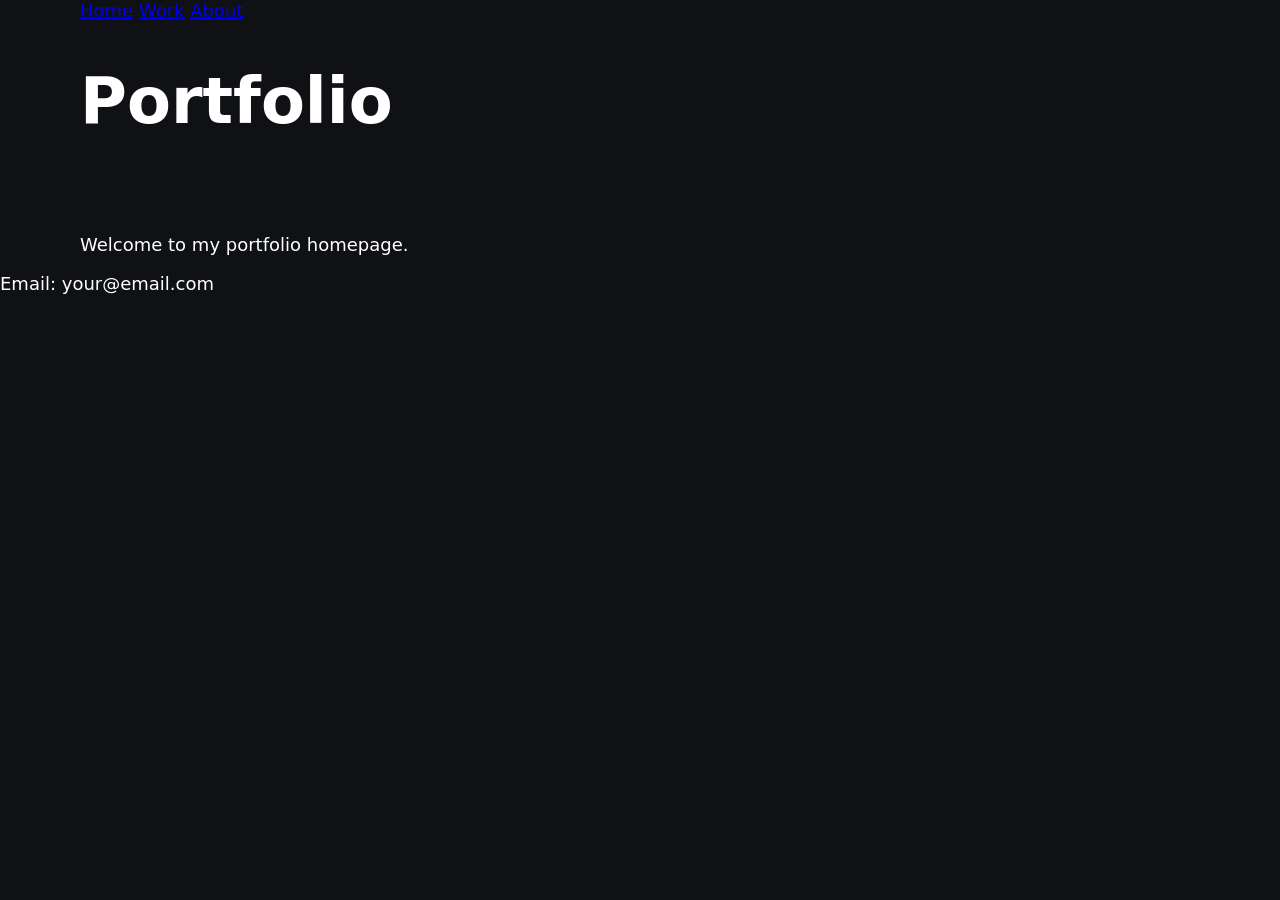
==== index.html @ 180c85bd "sprint 3" ====
<!DOCTYPE html>
<html>
<head>
  <meta charset="utf-8">
  <meta name="viewport" content="width=device-width, initial-scale=1">
  <title>Dhruvi Malusare Portfolio</title>
  <link rel="stylesheet" href="assets/css/styles.css">
</head>
<body>
  <nav class="container">
    <a href="index.html">Home</a>
    <a href="work.html">Work</a>
    <a href="about.html">About</a>
  </nav>
  <div class="container">
    <h1>Portfolio</h1>
    <p class="section">Welcome to my portfolio homepage.</p>
  </div>
  <footer>
    <p>Email: your@email.com</p>
  </footer>
</body>
</html>
---- assets/css/styles.css ----
/* Sprint 002: Design system foundation */
html, body {
  margin: 0;
  padding: 0;
  font-family: Inter, system-ui, sans-serif;
  background: #0F1115;
  color: #FFFFFF;
  font-size: 18px;
}

.container {
  max-width: 1200px;
  margin: 0 auto;
  padding: 0 80px;
}

h1 { font-size: 64px; }
h2 { font-size: 40px; }
h3 { font-size: 28px; }

.section {
  margin-top: 96px;
}
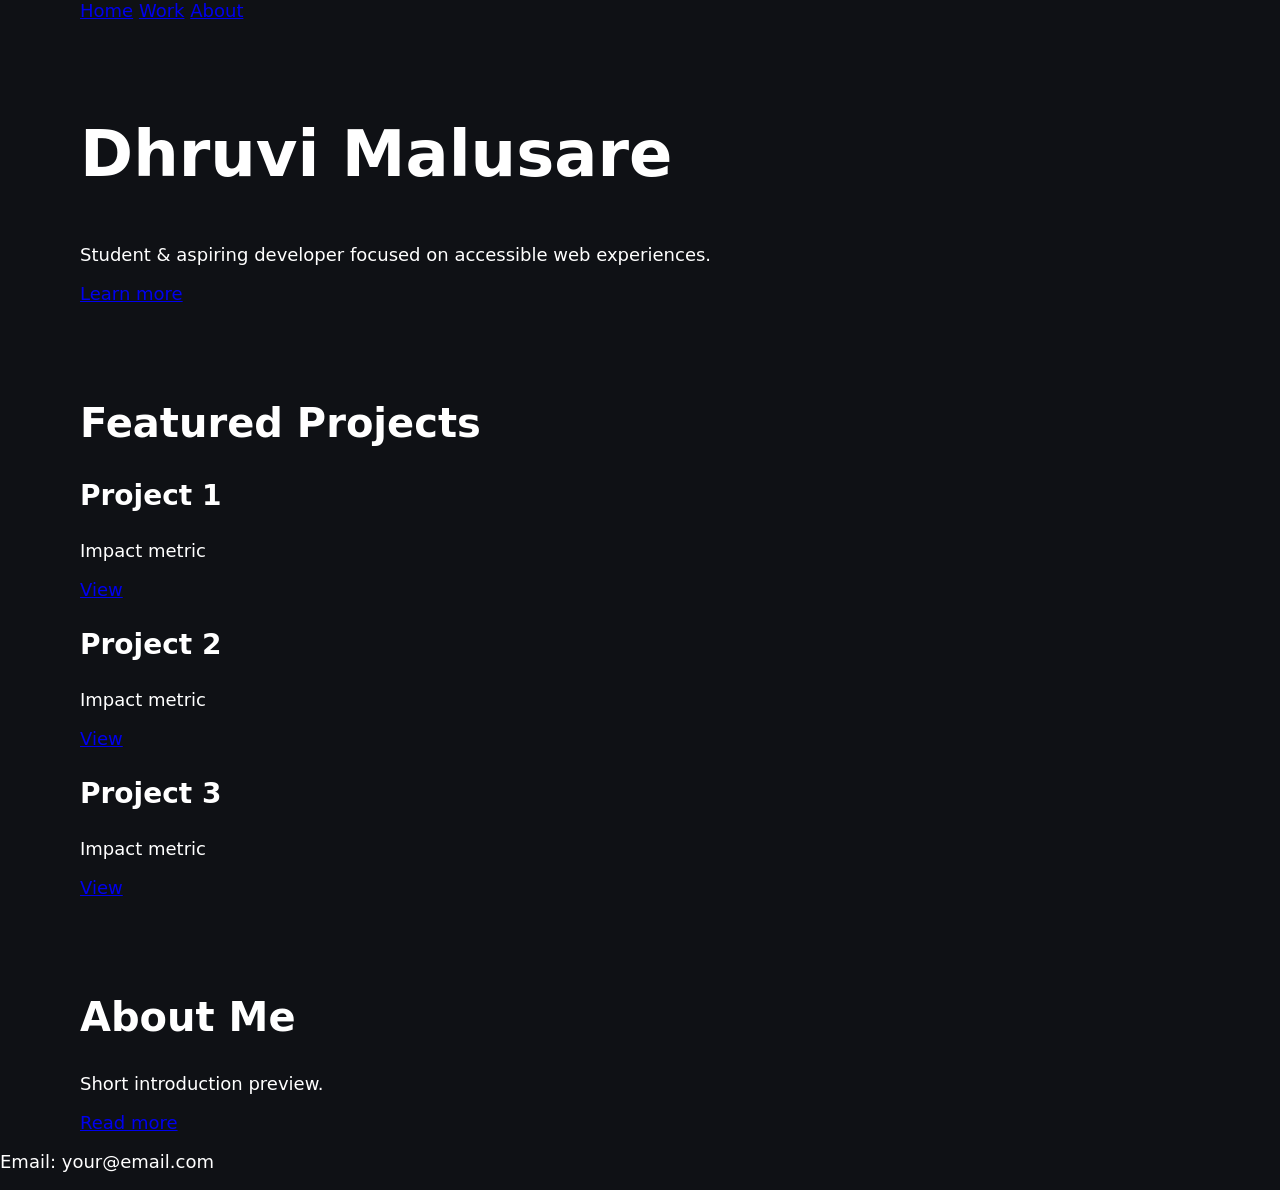
==== commit 7b6337ee: "sprint 4" ====
--- a/index.html
+++ b/index.html
@@ -13,8 +13,41 @@
     <a href="about.html">About</a>
   </nav>
   <div class="container">
-    <h1>Portfolio</h1>
-    <p class="section">Welcome to my portfolio homepage.</p>
+    <!-- Hero Section -->
+    <section class="hero section">
+      <h1>Dhruvi Malusare</h1>
+      <p>Student &amp; aspiring developer focused on accessible web experiences.</p>
+      <a href="about.html" class="button">Learn more</a>
+    </section>
+
+    <!-- Featured Projects -->
+    <section class="featured-projects section">
+      <h2>Featured Projects</h2>
+      <div class="projects">
+        <div class="project-card">
+          <h3>Project 1</h3>
+          <p>Impact metric</p>
+          <a href="#">View</a>
+        </div>
+        <div class="project-card">
+          <h3>Project 2</h3>
+          <p>Impact metric</p>
+          <a href="#">View</a>
+        </div>
+        <div class="project-card">
+          <h3>Project 3</h3>
+          <p>Impact metric</p>
+          <a href="#">View</a>
+        </div>
+      </div>
+    </section>
+
+    <!-- About Preview -->
+    <section class="about-preview section">
+      <h2>About Me</h2>
+      <p>Short introduction preview.</p>
+      <a href="about.html">Read more</a>
+    </section>
   </div>
   <footer>
     <p>Email: your@email.com</p>
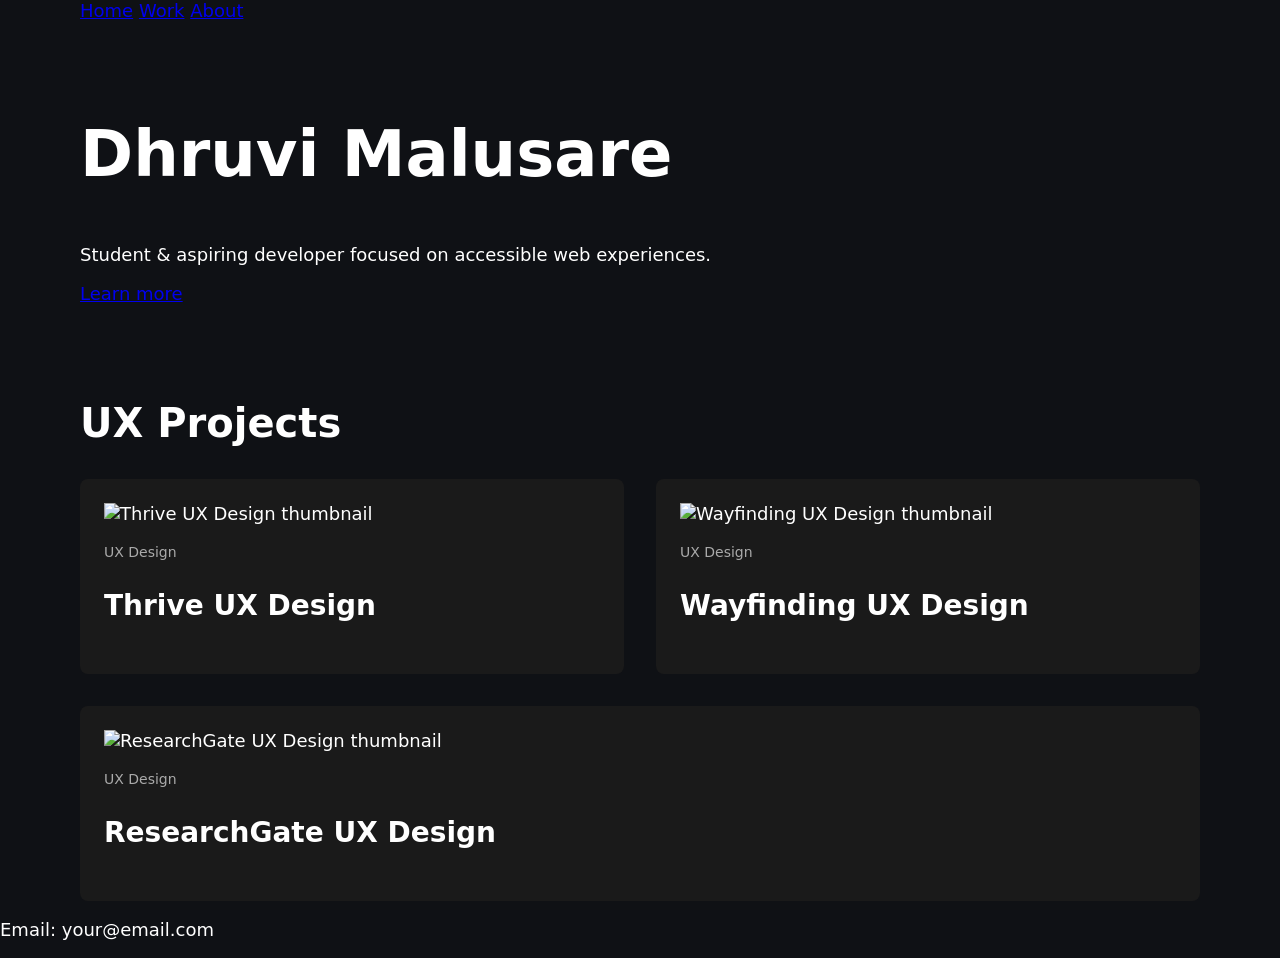
==== commit aaa0697f: "sprint 8" ====
--- a/index.html
+++ b/index.html
@@ -20,33 +20,26 @@
       <a href="about.html" class="button">Learn more</a>
     </section>
 
-    <!-- Featured Projects -->
-    <section class="featured-projects section">
-      <h2>Featured Projects</h2>
+    <!-- UX Projects (primary focus) -->
+    <section class="ux-projects section">
+      <h2>UX Projects</h2>
       <div class="projects">
-        <div class="project-card">
-          <h3>Project 1</h3>
-          <p>Impact metric</p>
-          <a href="#">View</a>
-        </div>
-        <div class="project-card">
-          <h3>Project 2</h3>
-          <p>Impact metric</p>
-          <a href="#">View</a>
-        </div>
-        <div class="project-card">
-          <h3>Project 3</h3>
-          <p>Impact metric</p>
-          <a href="#">View</a>
-        </div>
+        <a href="project-example.html" class="project-card">
+          <img src="https://via.placeholder.com/300x200" alt="Thrive UX Design thumbnail">
+          <span class="project-type">UX Design</span>
+          <h3>Thrive UX Design</h3>
+        </a>
+        <a href="project-example.html" class="project-card">
+          <img src="https://via.placeholder.com/300x200" alt="Wayfinding UX Design thumbnail">
+          <span class="project-type">UX Design</span>
+          <h3>Wayfinding UX Design</h3>
+        </a>
+        <a href="project-example.html" class="project-card">
+          <img src="https://via.placeholder.com/300x200" alt="ResearchGate UX Design thumbnail">
+          <span class="project-type">UX Design</span>
+          <h3>ResearchGate UX Design</h3>
+        </a>
       </div>
-    </section>
-
-    <!-- About Preview -->
-    <section class="about-preview section">
-      <h2>About Me</h2>
-      <p>Short introduction preview.</p>
-      <a href="about.html">Read more</a>
     </section>
   </div>
   <footer>
--- a/assets/css/styles.css
+++ b/assets/css/styles.css
@@ -21,3 +21,38 @@
 .section {
   margin-top: 96px;
 }
+
+/* project cards (Sprint 08) */
+.projects {
+  display: flex;
+  flex-wrap: wrap;
+  gap: 32px;
+}
+
+.project-card {
+  flex: 1 1 calc(33.333% - 32px);
+  padding: 24px;
+  background: #1a1a1a;
+  border-radius: 8px;
+  text-decoration: none;
+  color: inherit;
+}
+
+.project-card img {
+  max-width: 100%;
+  height: auto;
+  display: block;
+  margin-bottom: 16px;
+}
+
+.project-card .project-type {
+  font-size: 14px;
+  color: #aaa;
+  margin-bottom: 8px;
+}
+
+@media (max-width: 600px) {
+  .project-card {
+    flex: 1 1 100%;
+  }
+}
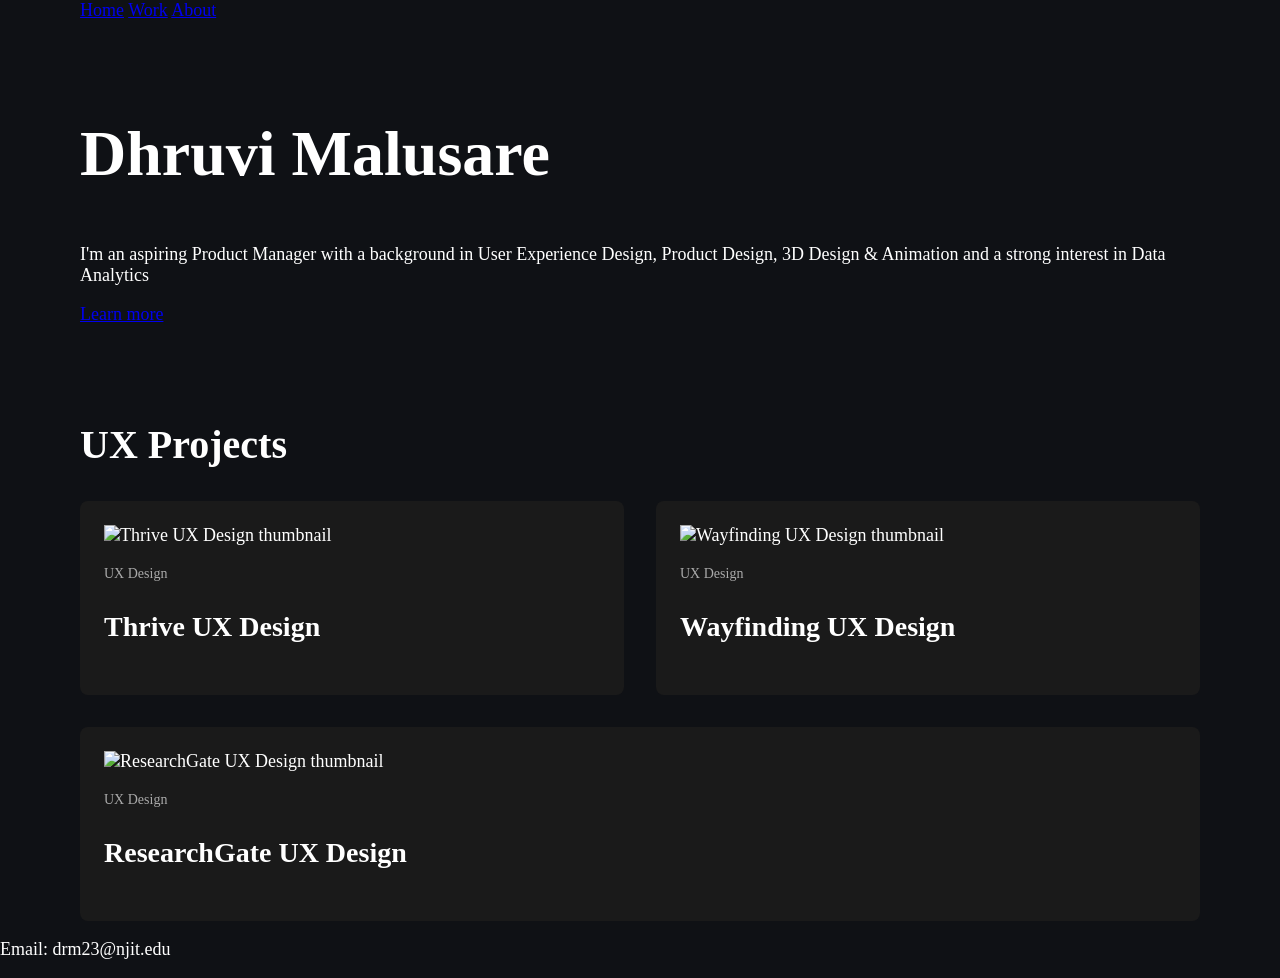
==== commit c8063613: "manual changes" ====
--- a/index.html
+++ b/index.html
@@ -16,7 +16,7 @@
     <!-- Hero Section -->
     <section class="hero section">
       <h1>Dhruvi Malusare</h1>
-      <p>Student &amp; aspiring developer focused on accessible web experiences.</p>
+      <p>I'm an aspiring Product Manager with a background in User Experience Design, Product Design, 3D Design & Animation and a strong interest in Data Analytics</p>
       <a href="about.html" class="button">Learn more</a>
     </section>
 
@@ -43,7 +43,7 @@
     </section>
   </div>
   <footer>
-    <p>Email: your@email.com</p>
+    <p>Email: drm23@njit.edu</p>
   </footer>
 </body>
 </html>
--- a/assets/css/styles.css
+++ b/assets/css/styles.css
@@ -2,7 +2,7 @@
 html, body {
   margin: 0;
   padding: 0;
-  font-family: Inter, system-ui, sans-serif;
+  font-family: "Playfair Display", Georgia, serif;
   background: #0F1115;
   color: #FFFFFF;
   font-size: 18px;
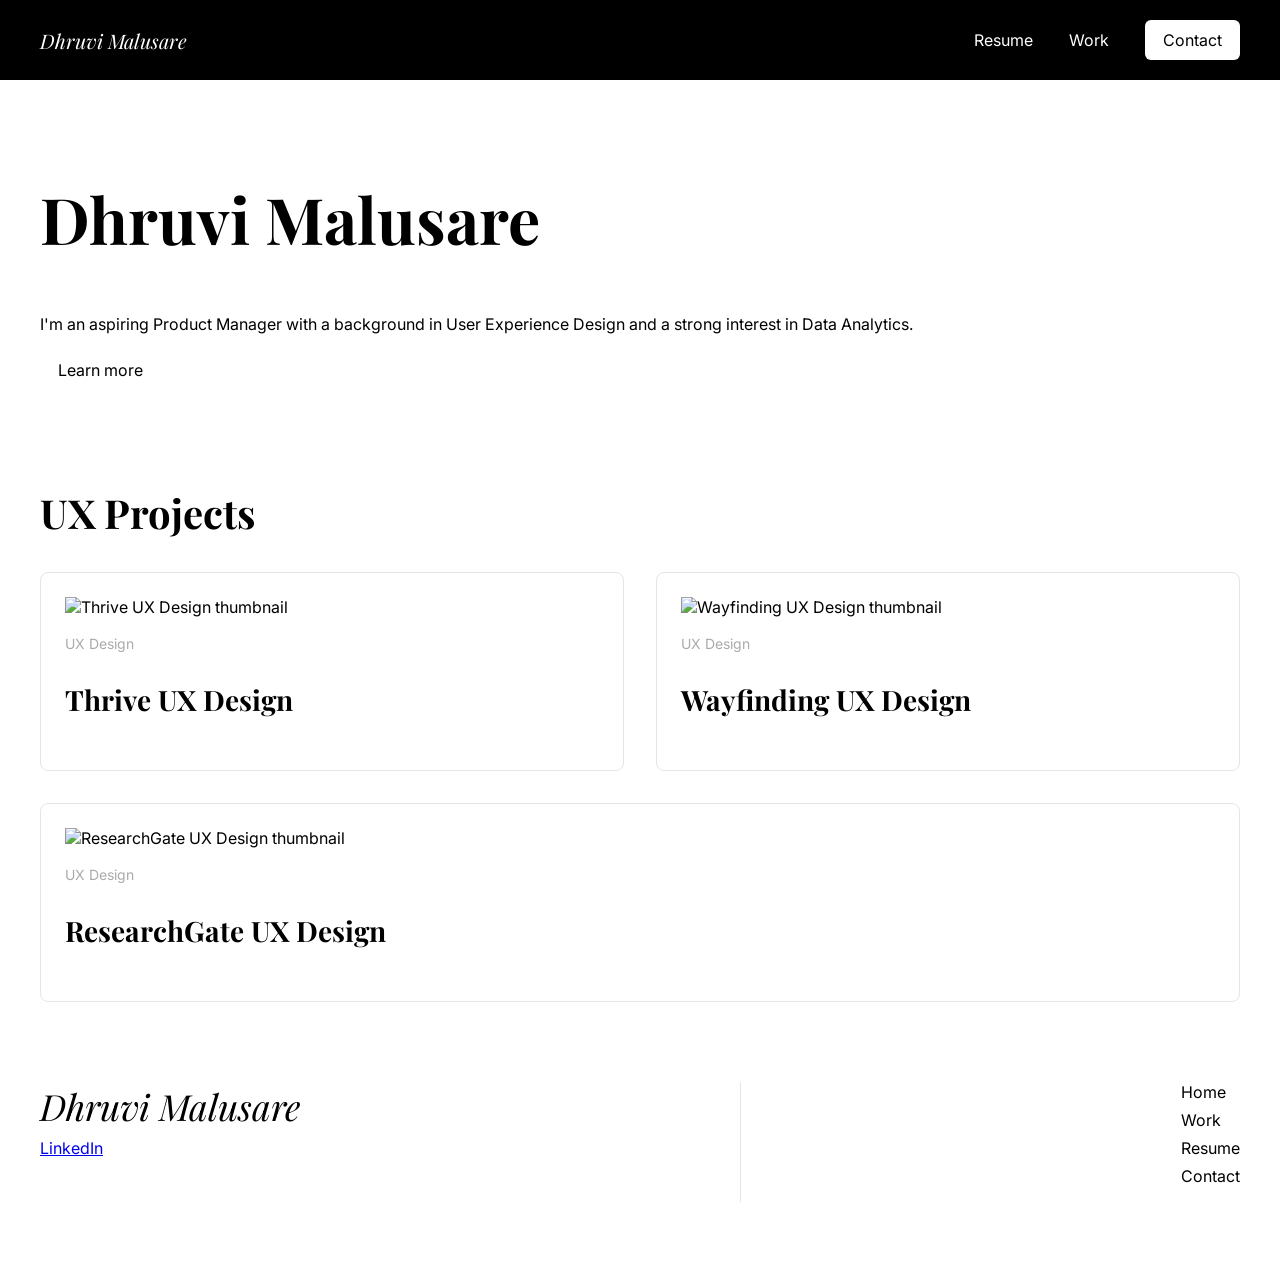
==== commit 90bc5986: "tring windsurf" ====
--- a/index.html
+++ b/index.html
@@ -4,19 +4,26 @@
   <meta charset="utf-8">
   <meta name="viewport" content="width=device-width, initial-scale=1">
   <title>Dhruvi Malusare Portfolio</title>
+  <!-- font import per design system -->
+  <link rel="stylesheet" href="https://fonts.googleapis.com/css2?family=Inter:wght@400;500;600&family=Playfair+Display:ital,wght@0,400;0,500;1,400&display=swap">
   <link rel="stylesheet" href="assets/css/styles.css">
 </head>
 <body>
-  <nav class="container">
-    <a href="index.html">Home</a>
-    <a href="work.html">Work</a>
-    <a href="about.html">About</a>
-  </nav>
+  <header class="header">
+    <div class="container">
+      <a href="index.html" class="logo">Dhruvi Malusare</a>
+      <nav>
+        <a href="#" target="_blank">Resume</a>
+        <a href="work.html">Work</a>
+        <a href="mailto:drm23@njit.edu" class="contact-button">Contact</a>
+      </nav>
+    </div>
+  </header>
   <div class="container">
     <!-- Hero Section -->
     <section class="hero section">
       <h1>Dhruvi Malusare</h1>
-      <p>I'm an aspiring Product Manager with a background in User Experience Design, Product Design, 3D Design & Animation and a strong interest in Data Analytics</p>
+      <p>I'm an aspiring Product Manager with a background in User Experience Design and a strong interest in Data Analytics.</p>
       <a href="about.html" class="button">Learn more</a>
     </section>
 
@@ -42,8 +49,20 @@
       </div>
     </section>
   </div>
-  <footer>
-    <p>Email: drm23@njit.edu</p>
+  <footer class="footer">
+    <div class="container">
+      <div class="left">
+        <a href="index.html" class="logo">Dhruvi Malusare</a>
+        <a href="#" class="social">LinkedIn</a>
+      </div>
+      <div class="divider"></div>
+      <div class="right">
+        <a href="index.html">Home</a>
+        <a href="work.html">Work</a>
+        <a href="#" target="_blank">Resume</a>
+        <a href="mailto:drm23@njit.edu">Contact</a>
+      </div>
+    </div>
   </footer>
 </body>
 </html>
--- a/assets/css/styles.css
+++ b/assets/css/styles.css
@@ -1,25 +1,126 @@
-/* Sprint 002: Design system foundation */
+/* Sprint 009: Global design system update */
+/* font import is added in HTML head per spec */
 html, body {
   margin: 0;
   padding: 0;
-  font-family: "Playfair Display", Georgia, serif;
-  background: #0F1115;
-  color: #FFFFFF;
-  font-size: 18px;
+  /* body and navigation use Inter */
+  font-family: Inter, system-ui, sans-serif;
+  background: #FFFFFF; /* main background */
+  color: #000000; /* primary text on white */
+  font-size: 16px; /* body text size per typography system */
 }
 
 .container {
   max-width: 1200px;
   margin: 0 auto;
-  padding: 0 80px;
+  padding: 0 40px; /* global horizontal spacing */
 }
 
-h1 { font-size: 64px; }
-h2 { font-size: 40px; }
-h3 { font-size: 28px; }
+h1 {
+  font-size: 64px;
+  /* headings use serif font */
+  font-family: "Playfair Display", serif;
+}
+h2 {
+  font-size: 40px;
+  font-family: "Playfair Display", serif;
+}
+h3 {
+  font-size: 28px;
+  font-family: "Playfair Display", serif;
+}
 
 .section {
   margin-top: 96px;
+}
+
+/* header styles (Sprint 009) */
+.header {
+  background: #000000;
+  color: #FFFFFF;
+}
+.header .container {
+  display: flex;
+  justify-content: space-between;
+  align-items: center;
+  padding: 20px 0; /* vertical padding 20px per spec, horizontal handled by container */
+}
+.header .logo {
+  font-family: "Playfair Display", serif;
+  font-style: italic;
+  font-size: 20px;
+  color: #FFFFFF;
+  text-decoration: none;
+}
+.header nav a {
+  font-family: Inter, system-ui, sans-serif;
+  font-size: 16px;
+  font-weight: 400;
+  color: #FFFFFF;
+  margin-left: 32px;
+  text-decoration: none;
+  opacity: 1;
+  transition: opacity .2s;
+}
+.header nav a:hover {
+  opacity: 0.7;
+}
+.header nav .contact-button {
+  background: #FFFFFF;
+  color: #000000;
+  border-radius: 6px;
+  padding: 10px 18px;
+  margin-left: 32px;
+  text-decoration: none;
+}
+
+/* footer styles (Sprint 009) */
+.footer {
+  background: #FFFFFF;
+  color: #000000;
+}
+.footer .container {
+  display: flex;
+  justify-content: space-between;
+  align-items: flex-start;
+  padding: 80px 0;
+}
+.footer .left,
+.footer .right {
+  display: flex;
+  flex-direction: column;
+}
+.footer .left .logo {
+  font-family: "Playfair Display", serif;
+  font-style: italic;
+  font-size: 36px;
+  color: #000000;
+  text-decoration: none;
+}
+.footer .left .social {
+  margin-top: 8px;
+}
+.footer .right a {
+  color: #000000;
+  text-decoration: none;
+  margin-bottom: 8px;
+}
+.footer .divider {
+  width: 1px;
+  background: #E5E5E5;
+  margin: 0 40px;
+  min-height: 120px;
+}
+
+/* generic button style matching contact button */
+.button,
+.contact-button {
+  display: inline-block;
+  background: #FFFFFF;
+  color: #000000;
+  border-radius: 6px;
+  padding: 10px 18px;
+  text-decoration: none;
 }
 
 /* project cards (Sprint 08) */
@@ -32,10 +133,11 @@
 .project-card {
   flex: 1 1 calc(33.333% - 32px);
   padding: 24px;
-  background: #1a1a1a;
+  background: #FFFFFF; /* main background allowed */
+  border: 1px solid #E5E5E5; /* divider color on white */
   border-radius: 8px;
   text-decoration: none;
-  color: inherit;
+  color: #000000; /* primary text on white */
 }
 
 .project-card img {
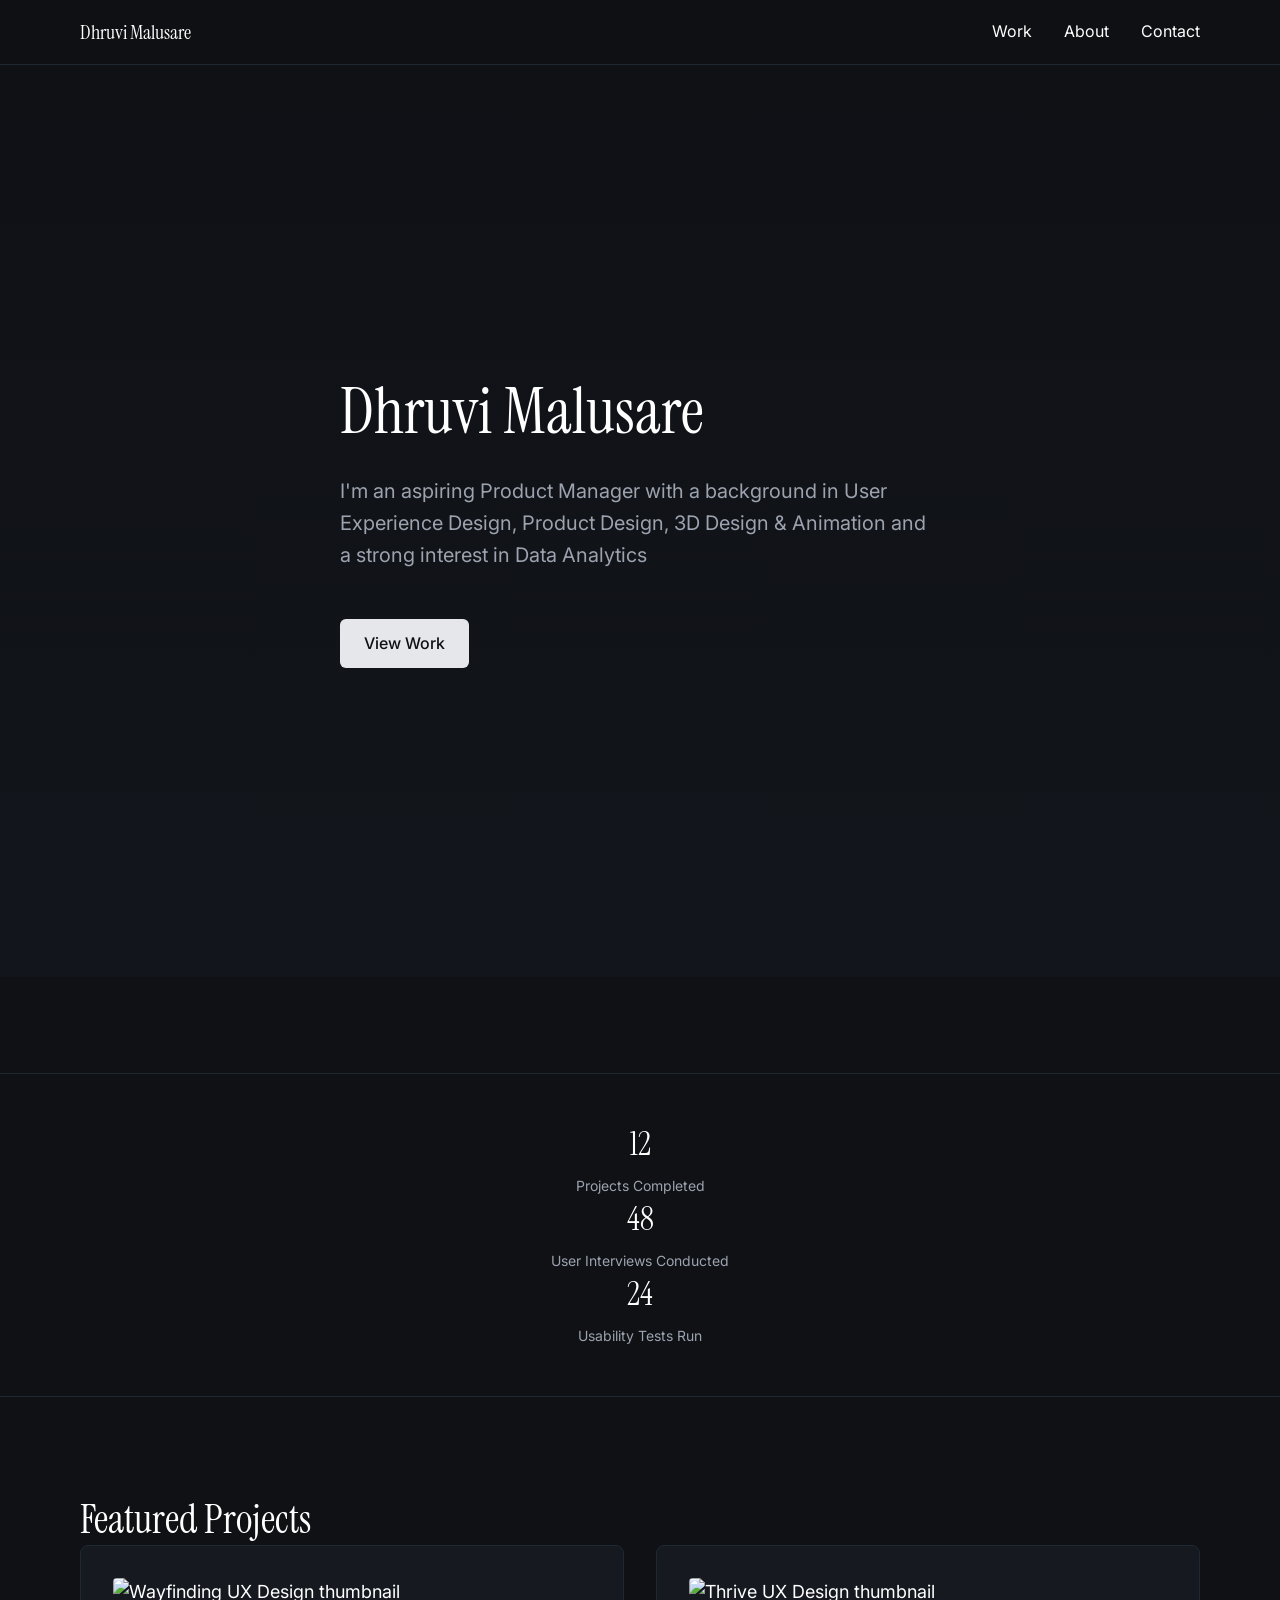
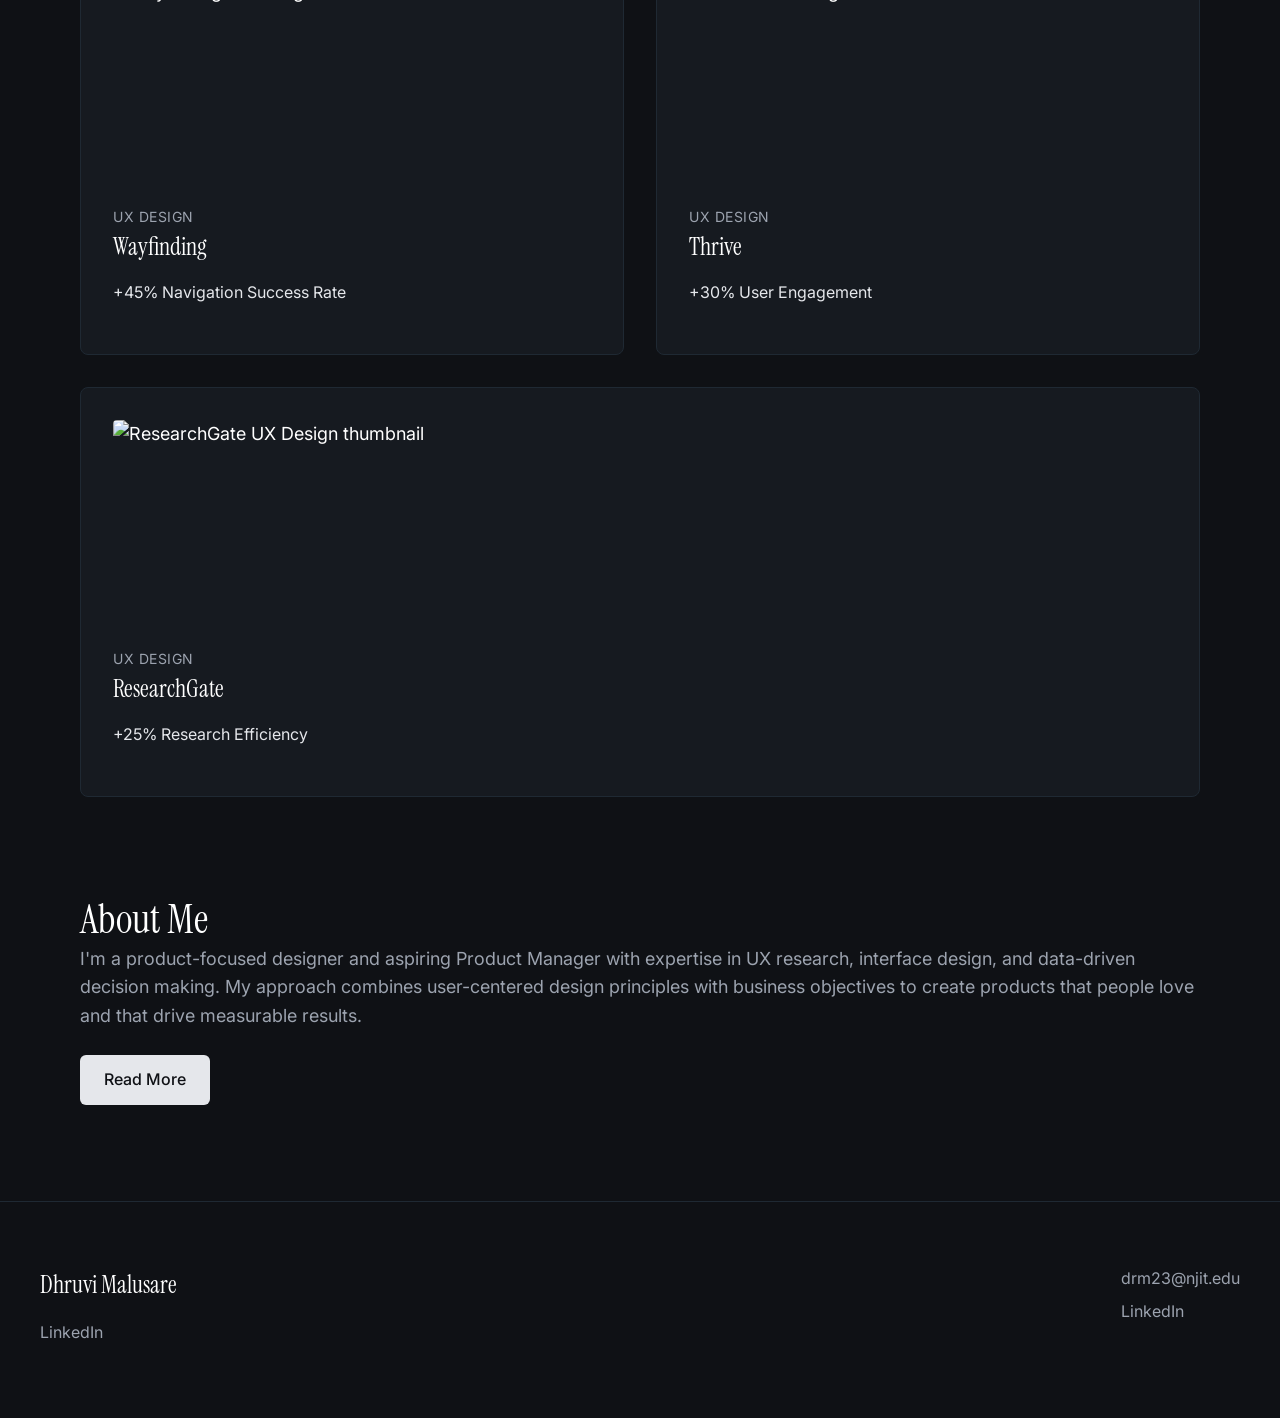
==== commit fa3290b6: "sprint 10" ====
--- a/index.html
+++ b/index.html
@@ -1,11 +1,9 @@
 <!DOCTYPE html>
-<html>
+<html lang="en">
 <head>
   <meta charset="utf-8">
   <meta name="viewport" content="width=device-width, initial-scale=1">
   <title>Dhruvi Malusare Portfolio</title>
-  <!-- font import per design system -->
-  <link rel="stylesheet" href="https://fonts.googleapis.com/css2?family=Inter:wght@400;500;600&family=Playfair+Display:ital,wght@0,400;0,500;1,400&display=swap">
   <link rel="stylesheet" href="assets/css/styles.css">
 </head>
 <body>
@@ -13,54 +11,87 @@
     <div class="container">
       <a href="index.html" class="logo">Dhruvi Malusare</a>
       <nav>
-        <a href="#" target="_blank">Resume</a>
         <a href="work.html">Work</a>
-        <a href="mailto:drm23@njit.edu" class="contact-button">Contact</a>
+        <a href="about.html">About</a>
+        <a href="contact.html">Contact</a>
       </nav>
     </div>
   </header>
-  <div class="container">
+
+  <main>
     <!-- Hero Section -->
-    <section class="hero section">
-      <h1>Dhruvi Malusare</h1>
-      <p>I'm an aspiring Product Manager with a background in User Experience Design and a strong interest in Data Analytics.</p>
-      <a href="about.html" class="button">Learn more</a>
+    <section class="hero">
+      <div class="container">
+        <h1>Dhruvi Malusare</h1>
+        <p>I'm an aspiring Product Manager with a background in User Experience Design, Product Design, 3D Design & Animation and a strong interest in Data Analytics</p>
+        <a href="work.html" class="button">View Work</a>
+      </div>
     </section>
 
-    <!-- UX Projects (primary focus) -->
-    <section class="ux-projects section">
-      <h2>UX Projects</h2>
-      <div class="projects">
-        <a href="project-example.html" class="project-card">
-          <img src="https://via.placeholder.com/300x200" alt="Thrive UX Design thumbnail">
-          <span class="project-type">UX Design</span>
-          <h3>Thrive UX Design</h3>
-        </a>
-        <a href="project-example.html" class="project-card">
-          <img src="https://via.placeholder.com/300x200" alt="Wayfinding UX Design thumbnail">
-          <span class="project-type">UX Design</span>
-          <h3>Wayfinding UX Design</h3>
-        </a>
-        <a href="project-example.html" class="project-card">
-          <img src="https://via.placeholder.com/300x200" alt="ResearchGate UX Design thumbnail">
-          <span class="project-type">UX Design</span>
-          <h3>ResearchGate UX Design</h3>
-        </a>
+    <!-- Credibility Strip -->
+    <section class="credibility-strip">
+      <div class="container">
+        <div class="credibility-item">
+          <h3>12</h3>
+          <p>Projects Completed</p>
+        </div>
+        <div class="credibility-item">
+          <h3>48</h3>
+          <p>User Interviews Conducted</p>
+        </div>
+        <div class="credibility-item">
+          <h3>24</h3>
+          <p>Usability Tests Run</p>
+        </div>
       </div>
     </section>
-  </div>
+
+    <!-- Featured Projects Section -->
+    <section class="section">
+      <div class="container">
+        <h2>Featured Projects</h2>
+        <div class="projects">
+          <a href="projects/wayfinding.html" class="project-card">
+            <img src="https://via.placeholder.com/400x300" alt="Wayfinding UX Design thumbnail">
+            <span class="project-type">UX Design</span>
+            <h3>Wayfinding</h3>
+            <p class="impact">+45% Navigation Success Rate</p>
+          </a>
+          <a href="projects/thrive.html" class="project-card">
+            <img src="https://via.placeholder.com/400x300" alt="Thrive UX Design thumbnail">
+            <span class="project-type">UX Design</span>
+            <h3>Thrive</h3>
+            <p class="impact">+30% User Engagement</p>
+          </a>
+          <a href="projects/researchgate.html" class="project-card">
+            <img src="https://via.placeholder.com/400x300" alt="ResearchGate UX Design thumbnail">
+            <span class="project-type">UX Design</span>
+            <h3>ResearchGate</h3>
+            <p class="impact">+25% Research Efficiency</p>
+          </a>
+        </div>
+      </div>
+    </section>
+
+    <!-- About Preview Section -->
+    <section class="section">
+      <div class="container">
+        <h2>About Me</h2>
+        <p>I'm a product-focused designer and aspiring Product Manager with expertise in UX research, interface design, and data-driven decision making. My approach combines user-centered design principles with business objectives to create products that people love and that drive measurable results.</p>
+        <a href="about.html" class="button">Read More</a>
+      </div>
+    </section>
+  </main>
+
   <footer class="footer">
     <div class="container">
       <div class="left">
         <a href="index.html" class="logo">Dhruvi Malusare</a>
         <a href="#" class="social">LinkedIn</a>
       </div>
-      <div class="divider"></div>
       <div class="right">
-        <a href="index.html">Home</a>
-        <a href="work.html">Work</a>
-        <a href="#" target="_blank">Resume</a>
-        <a href="mailto:drm23@njit.edu">Contact</a>
+        <a href="mailto:drm23@njit.edu">drm23@njit.edu</a>
+        <a href="#" class="social">LinkedIn</a>
       </div>
     </div>
   </footer>
--- a/assets/css/styles.css
+++ b/assets/css/styles.css
@@ -1,129 +1,274 @@
-/* Sprint 009: Global design system update */
-/* font import is added in HTML head per spec */
+/* Sprint 10: Portfolio Implementation Specification */
+/* Google Fonts import per spec */
+@import url('https://fonts.googleapis.com/css2?family=Instrument+Serif:wght@400;500&family=Inter:wght@400;500;600&family=Playfair+Display:ital,wght@0,400;0,500;1,400&display=swap');
+
+/* CSS Variables per design system */
+:root {
+  --color-background: #0F1115;
+  --color-surface: #161A20;
+  --color-text-primary: #FFFFFF;
+  --color-text-secondary: #9CA3AF;
+  --color-accent: #E5E7EB;
+  --color-border: #1F2933;
+}
+
 html, body {
   margin: 0;
   padding: 0;
-  /* body and navigation use Inter */
   font-family: Inter, system-ui, sans-serif;
-  background: #FFFFFF; /* main background */
-  color: #000000; /* primary text on white */
-  font-size: 16px; /* body text size per typography system */
-}
-
+  background: var(--color-background);
+  color: var(--color-text-primary);
+  font-size: 18px;
+  line-height: 1.6;
+}
+
+/* Typography system per spec */
+h1 {
+  font-size: 64px;
+  font-family: "Instrument Serif", "Playfair Display", Georgia, serif;
+  font-weight: 400;
+  margin: 0;
+  line-height: 1.2;
+}
+
+h2 {
+  font-size: 40px;
+  font-family: "Instrument Serif", "Playfair Display", Georgia, serif;
+  font-weight: 400;
+  margin: 0;
+  line-height: 1.3;
+}
+
+h3 {
+  font-size: 28px;
+  font-family: "Instrument Serif", "Playfair Display", Georgia, serif;
+  font-weight: 400;
+  margin: 0;
+  line-height: 1.4;
+}
+
+p {
+  margin: 0 0 24px 0;
+  color: var(--color-text-secondary);
+}
+
+.caption {
+  font-size: 14px;
+  color: var(--color-text-secondary);
+}
+
+/* Layout system per spec */
 .container {
   max-width: 1200px;
   margin: 0 auto;
-  padding: 0 40px; /* global horizontal spacing */
-}
-
-h1 {
-  font-size: 64px;
-  /* headings use serif font */
-  font-family: "Playfair Display", serif;
-}
-h2 {
-  font-size: 40px;
-  font-family: "Playfair Display", serif;
-}
-h3 {
-  font-size: 28px;
-  font-family: "Playfair Display", serif;
+  padding: 0 80px;
+}
+
+@media (max-width: 768px) {
+  .container {
+    padding: 0 32px;
+  }
+}
+
+@media (max-width: 600px) {
+  .container {
+    padding: 0 16px;
+  }
 }
 
 .section {
-  margin-top: 96px;
-}
-
-/* header styles (Sprint 009) */
+  margin: 96px 0;
+}
+
+/* Spacing system per spec */
+.space-8 { margin: 8px; }
+.space-16 { margin: 16px; }
+.space-24 { margin: 24px; }
+.space-32 { margin: 32px; }
+.space-48 { margin: 48px; }
+.space-64 { margin: 64px; }
+.space-96 { margin: 96px; }
+
+/* Navbar per Sprint 10 spec */
 .header {
-  background: #000000;
-  color: #FFFFFF;
-}
+  position: sticky;
+  top: 0;
+  height: 64px;
+  background: rgba(15, 17, 21, 0.8);
+  backdrop-filter: blur(10px);
+  border-bottom: 1px solid var(--color-border);
+  z-index: 1000;
+}
+
 .header .container {
   display: flex;
   justify-content: space-between;
   align-items: center;
-  padding: 20px 0; /* vertical padding 20px per spec, horizontal handled by container */
-}
+  height: 64px;
+  padding: 0 80px;
+}
+
 .header .logo {
-  font-family: "Playfair Display", serif;
-  font-style: italic;
+  font-family: "Instrument Serif", "Playfair Display", Georgia, serif;
   font-size: 20px;
-  color: #FFFFFF;
-  text-decoration: none;
-}
+  color: var(--color-text-primary);
+  text-decoration: none;
+  font-weight: 400;
+}
+
+.header nav {
+  display: flex;
+  align-items: center;
+}
+
 .header nav a {
   font-family: Inter, system-ui, sans-serif;
   font-size: 16px;
   font-weight: 400;
-  color: #FFFFFF;
+  color: var(--color-text-primary);
   margin-left: 32px;
   text-decoration: none;
   opacity: 1;
-  transition: opacity .2s;
-}
+  transition: opacity 0.2s;
+}
+
 .header nav a:hover {
   opacity: 0.7;
 }
+
 .header nav .contact-button {
-  background: #FFFFFF;
-  color: #000000;
+  background: var(--color-accent);
+  color: var(--color-background);
   border-radius: 6px;
   padding: 10px 18px;
   margin-left: 32px;
   text-decoration: none;
-}
-
-/* footer styles (Sprint 009) */
+  font-weight: 500;
+  transition: all 0.2s;
+}
+
+.header nav .contact-button:hover {
+  background: linear-gradient(90deg, #FFFFFF 0%, #9CA3AF 100%);
+}
+
+/* Footer per Sprint 10 spec */
 .footer {
-  background: #FFFFFF;
-  color: #000000;
-}
+  background: var(--color-background);
+  border-top: 1px solid var(--color-border);
+  color: var(--color-text-primary);
+}
+
 .footer .container {
   display: flex;
   justify-content: space-between;
   align-items: flex-start;
-  padding: 80px 0;
-}
+  padding: 64px 0;
+}
+
 .footer .left,
 .footer .right {
   display: flex;
   flex-direction: column;
 }
+
 .footer .left .logo {
-  font-family: "Playfair Display", serif;
-  font-style: italic;
-  font-size: 36px;
-  color: #000000;
-  text-decoration: none;
-}
+  font-family: "Instrument Serif", "Playfair Display", Georgia, serif;
+  font-size: 24px;
+  color: var(--color-text-primary);
+  text-decoration: none;
+  font-weight: 400;
+  margin-bottom: 16px;
+}
+
 .footer .left .social {
-  margin-top: 8px;
-}
+  color: var(--color-text-secondary);
+  text-decoration: none;
+  font-size: 16px;
+  margin-bottom: 8px;
+}
+
+.footer .left .social:hover {
+  color: var(--color-text-primary);
+}
+
 .footer .right a {
-  color: #000000;
-  text-decoration: none;
+  color: var(--color-text-secondary);
+  text-decoration: none;
+  font-size: 16px;
   margin-bottom: 8px;
 }
-.footer .divider {
-  width: 1px;
-  background: #E5E5E5;
-  margin: 0 40px;
-  min-height: 120px;
-}
-
-/* generic button style matching contact button */
-.button,
-.contact-button {
+
+.footer .right a:hover {
+  color: var(--color-text-primary);
+}
+
+/* Buttons per Sprint 10 spec */
+.button {
   display: inline-block;
-  background: #FFFFFF;
-  color: #000000;
+  background: var(--color-accent);
+  color: var(--color-background);
   border-radius: 6px;
-  padding: 10px 18px;
-  text-decoration: none;
-}
-
-/* project cards (Sprint 08) */
+  padding: 12px 24px;
+  text-decoration: none;
+  font-weight: 500;
+  font-size: 16px;
+  transition: all 0.2s;
+  border: none;
+  cursor: pointer;
+}
+
+.button:hover {
+  background: linear-gradient(90deg, #FFFFFF 0%, #9CA3AF 100%);
+  transform: translateY(-1px);
+}
+
+/* Hero section per Sprint 10 spec */
+.hero {
+  min-height: 80vh;
+  background: linear-gradient(180deg, #0F1115 0%, #12151B 100%);
+  display: flex;
+  align-items: center;
+  padding: 96px 0;
+}
+
+.hero h1 {
+  margin-bottom: 24px;
+}
+
+.hero p {
+  font-size: 20px;
+  color: var(--color-text-secondary);
+  margin-bottom: 48px;
+  max-width: 600px;
+}
+
+/* Credibility strip */
+.credibility-strip {
+  display: flex;
+  justify-content: space-around;
+  padding: 48px 0;
+  border-top: 1px solid var(--color-border);
+  border-bottom: 1px solid var(--color-border);
+  margin: 96px 0;
+}
+
+.credibility-item {
+  text-align: center;
+}
+
+.credibility-item h3 {
+  font-size: 32px;
+  color: var(--color-text-primary);
+  margin-bottom: 8px;
+}
+
+.credibility-item p {
+  font-size: 14px;
+  color: var(--color-text-secondary);
+  margin: 0;
+}
+
+/* Project cards per Sprint 10 spec */
 .projects {
   display: flex;
   flex-wrap: wrap;
@@ -132,29 +277,284 @@
 
 .project-card {
   flex: 1 1 calc(33.333% - 32px);
-  padding: 24px;
-  background: #FFFFFF; /* main background allowed */
-  border: 1px solid #E5E5E5; /* divider color on white */
+  background: var(--color-surface);
+  border: 1px solid var(--color-border);
   border-radius: 8px;
   text-decoration: none;
-  color: #000000; /* primary text on white */
+  color: var(--color-text-primary);
+  padding: 32px;
+  transition: all 0.2s;
+}
+
+.project-card:hover {
+  transform: translateY(-2px);
+  border-color: var(--color-accent);
 }
 
 .project-card img {
   max-width: 100%;
-  height: auto;
+  height: 200px;
+  object-fit: cover;
   display: block;
-  margin-bottom: 16px;
+  border-radius: 4px;
+  margin-bottom: 24px;
 }
 
 .project-card .project-type {
   font-size: 14px;
-  color: #aaa;
+  color: var(--color-text-secondary);
   margin-bottom: 8px;
-}
-
-@media (max-width: 600px) {
+  text-transform: uppercase;
+  letter-spacing: 0.5px;
+}
+
+.project-card h3 {
+  font-size: 24px;
+  margin-bottom: 16px;
+  color: var(--color-text-primary);
+}
+
+.project-card .impact {
+  font-size: 16px;
+  color: var(--color-accent);
+  margin-bottom: 16px;
+}
+
+/* Project page layout */
+.project-header {
+  text-align: center;
+  padding: 96px 0 64px 0;
+}
+
+.project-header h1 {
+  margin-bottom: 16px;
+}
+
+.project-header .subtitle {
+  font-size: 20px;
+  color: var(--color-text-secondary);
+  margin-bottom: 48px;
+}
+
+.project-meta {
+  display: flex;
+  justify-content: center;
+  gap: 48px;
+  margin-bottom: 64px;
+}
+
+.project-meta-item {
+  text-align: center;
+}
+
+.project-meta-item h4 {
+  font-size: 14px;
+  color: var(--color-text-secondary);
+  margin-bottom: 8px;
+  text-transform: uppercase;
+  letter-spacing: 0.5px;
+}
+
+.project-meta-item p {
+  font-size: 16px;
+  color: var(--color-text-primary);
+  margin: 0;
+}
+
+.project-section {
+  max-width: 800px;
+  margin: 0 auto 96px auto;
+}
+
+.project-section h2 {
+  margin-bottom: 32px;
+  color: var(--color-text-primary);
+}
+
+.project-navigation {
+  display: flex;
+  justify-content: space-between;
+  align-items: center;
+  padding: 64px 0;
+  border-top: 1px solid var(--color-border);
+  margin-top: 96px;
+}
+
+/* Skills grid for about page */
+.skills-grid {
+  display: grid;
+  grid-template-columns: repeat(auto-fit, minmax(300px, 1fr));
+  gap: 32px;
+  margin-top: 32px;
+}
+
+.skill-category {
+  background: var(--color-surface);
+  border: 1px solid var(--color-border);
+  border-radius: 8px;
+  padding: 32px;
+}
+
+.skill-category h3 {
+  font-size: 20px;
+  margin-bottom: 16px;
+  color: var(--color-text-primary);
+}
+
+.skill-category p {
+  font-size: 16px;
+  color: var(--color-text-secondary);
+  margin: 0;
+  line-height: 1.6;
+}
+
+/* Contact page styles */
+.contact-info {
+  display: flex;
+  flex-direction: column;
+  gap: 32px;
+  margin-top: 32px;
+}
+
+.contact-item {
+  background: var(--color-surface);
+  border: 1px solid var(--color-border);
+  border-radius: 8px;
+  padding: 32px;
+}
+
+.contact-item h3 {
+  font-size: 20px;
+  margin-bottom: 16px;
+  color: var(--color-text-primary);
+}
+
+.contact-item p {
+  font-size: 16px;
+  color: var(--color-text-secondary);
+  margin: 0;
+}
+
+.contact-item a {
+  color: var(--color-accent);
+  text-decoration: none;
+}
+
+.contact-item a:hover {
+  color: var(--color-text-primary);
+}
+
+ul {
+  list-style: none;
+  padding: 0;
+}
+
+ul li {
+  margin-bottom: 16px;
+  padding-left: 24px;
+  position: relative;
+  color: var(--color-text-secondary);
+}
+
+ul li::before {
+  content: "•";
+  color: var(--color-accent);
+  position: absolute;
+  left: 0;
+  font-size: 18px;
+}
+
+/* Responsive design per Sprint 10 spec */
+@media (max-width: 1024px) {
+  .project-card {
+    flex: 1 1 calc(50% - 32px);
+  }
+  
+  .credibility-strip {
+    flex-direction: column;
+    gap: 32px;
+  }
+}
+
+@media (max-width: 768px) {
+  .container {
+    padding: 0 32px;
+  }
+  
+  .header .container {
+    padding: 0 32px;
+  }
+  
   .project-card {
     flex: 1 1 100%;
   }
-}
+  
+  .hero {
+    min-height: 60vh;
+    padding: 64px 0;
+  }
+  
+  .hero h1 {
+    font-size: 48px;
+  }
+  
+  .hero p {
+    font-size: 18px;
+  }
+  
+  .project-meta {
+    flex-direction: column;
+    gap: 24px;
+  }
+  
+  .project-navigation {
+    flex-direction: column;
+    gap: 24px;
+  }
+}
+
+@media (max-width: 600px) {
+  .container {
+    padding: 0 16px;
+  }
+  
+  .header .container {
+    padding: 0 16px;
+  }
+  
+  .header nav a {
+    margin-left: 16px;
+    font-size: 14px;
+  }
+  
+  .header nav .contact-button {
+    margin-left: 16px;
+    padding: 8px 12px;
+    font-size: 14px;
+  }
+  
+  .hero h1 {
+    font-size: 40px;
+  }
+  
+  .hero p {
+    font-size: 16px;
+  }
+  
+  h1 {
+    font-size: 40px;
+  }
+  
+  h2 {
+    font-size: 32px;
+  }
+  
+  h3 {
+    font-size: 24px;
+  }
+  
+  .footer .container {
+    flex-direction: column;
+    gap: 32px;
+  }
+}
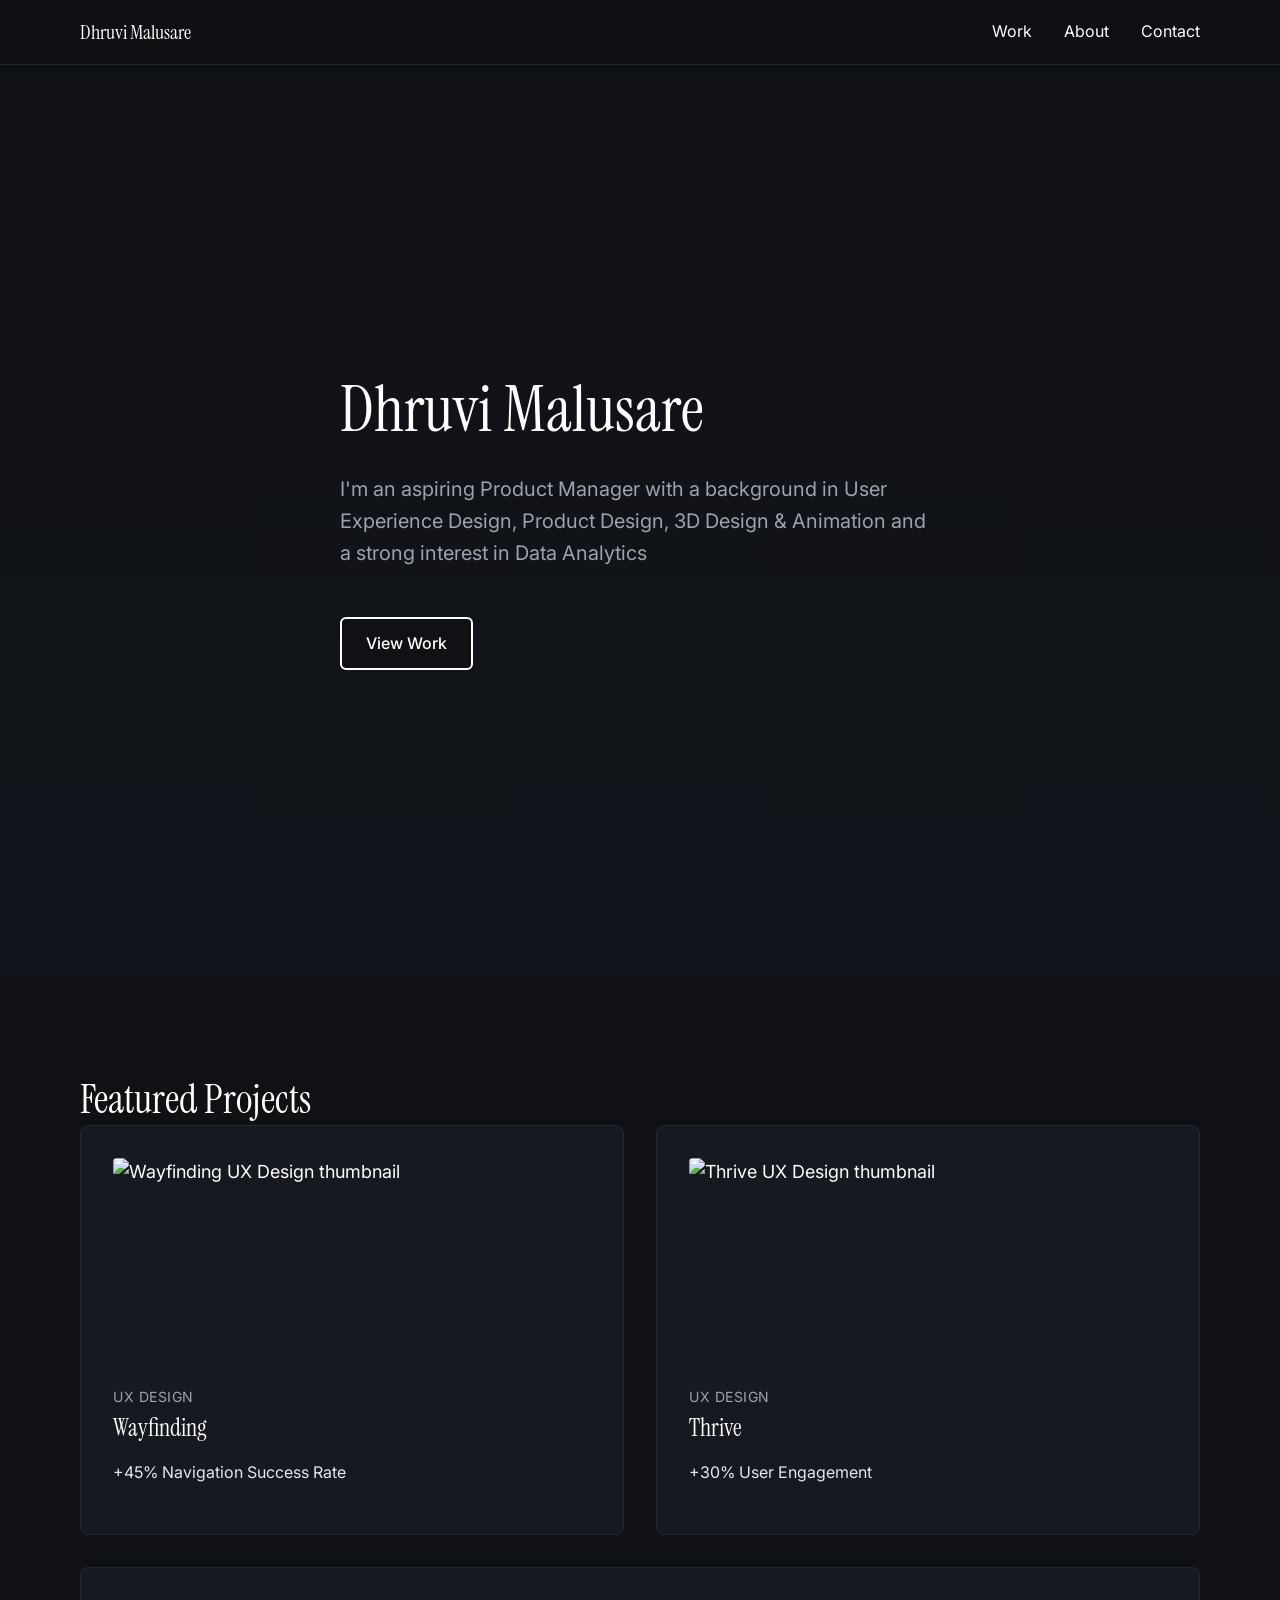
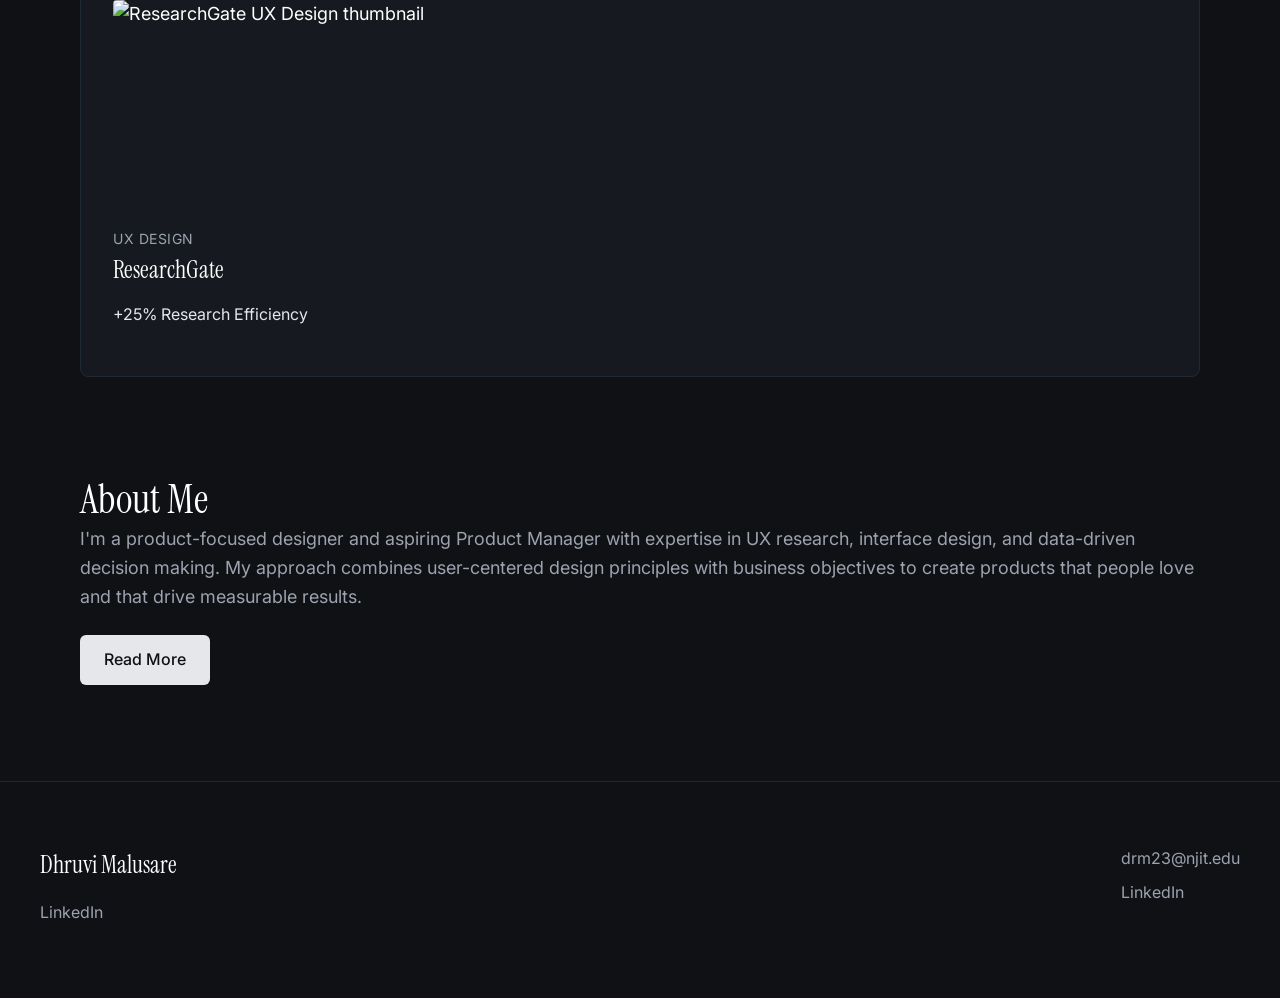
==== commit 5cee40aa: "minor enhancement 1.0" ====
--- a/index.html
+++ b/index.html
@@ -24,25 +24,7 @@
       <div class="container">
         <h1>Dhruvi Malusare</h1>
         <p>I'm an aspiring Product Manager with a background in User Experience Design, Product Design, 3D Design & Animation and a strong interest in Data Analytics</p>
-        <a href="work.html" class="button">View Work</a>
-      </div>
-    </section>
-
-    <!-- Credibility Strip -->
-    <section class="credibility-strip">
-      <div class="container">
-        <div class="credibility-item">
-          <h3>12</h3>
-          <p>Projects Completed</p>
-        </div>
-        <div class="credibility-item">
-          <h3>48</h3>
-          <p>User Interviews Conducted</p>
-        </div>
-        <div class="credibility-item">
-          <h3>24</h3>
-          <p>Usability Tests Run</p>
-        </div>
+        <a href="work.html" class="button button-black">View Work</a>
       </div>
     </section>
 
--- a/assets/css/styles.css
+++ b/assets/css/styles.css
@@ -222,6 +222,17 @@
   transform: translateY(-1px);
 }
 
+.button-black {
+  background: var(--color-background);
+  color: var(--color-text-primary);
+  border: 2px solid var(--color-text-primary);
+}
+
+.button-black:hover {
+  background: var(--color-text-primary);
+  color: var(--color-background);
+}
+
 /* Hero section per Sprint 10 spec */
 .hero {
   min-height: 80vh;
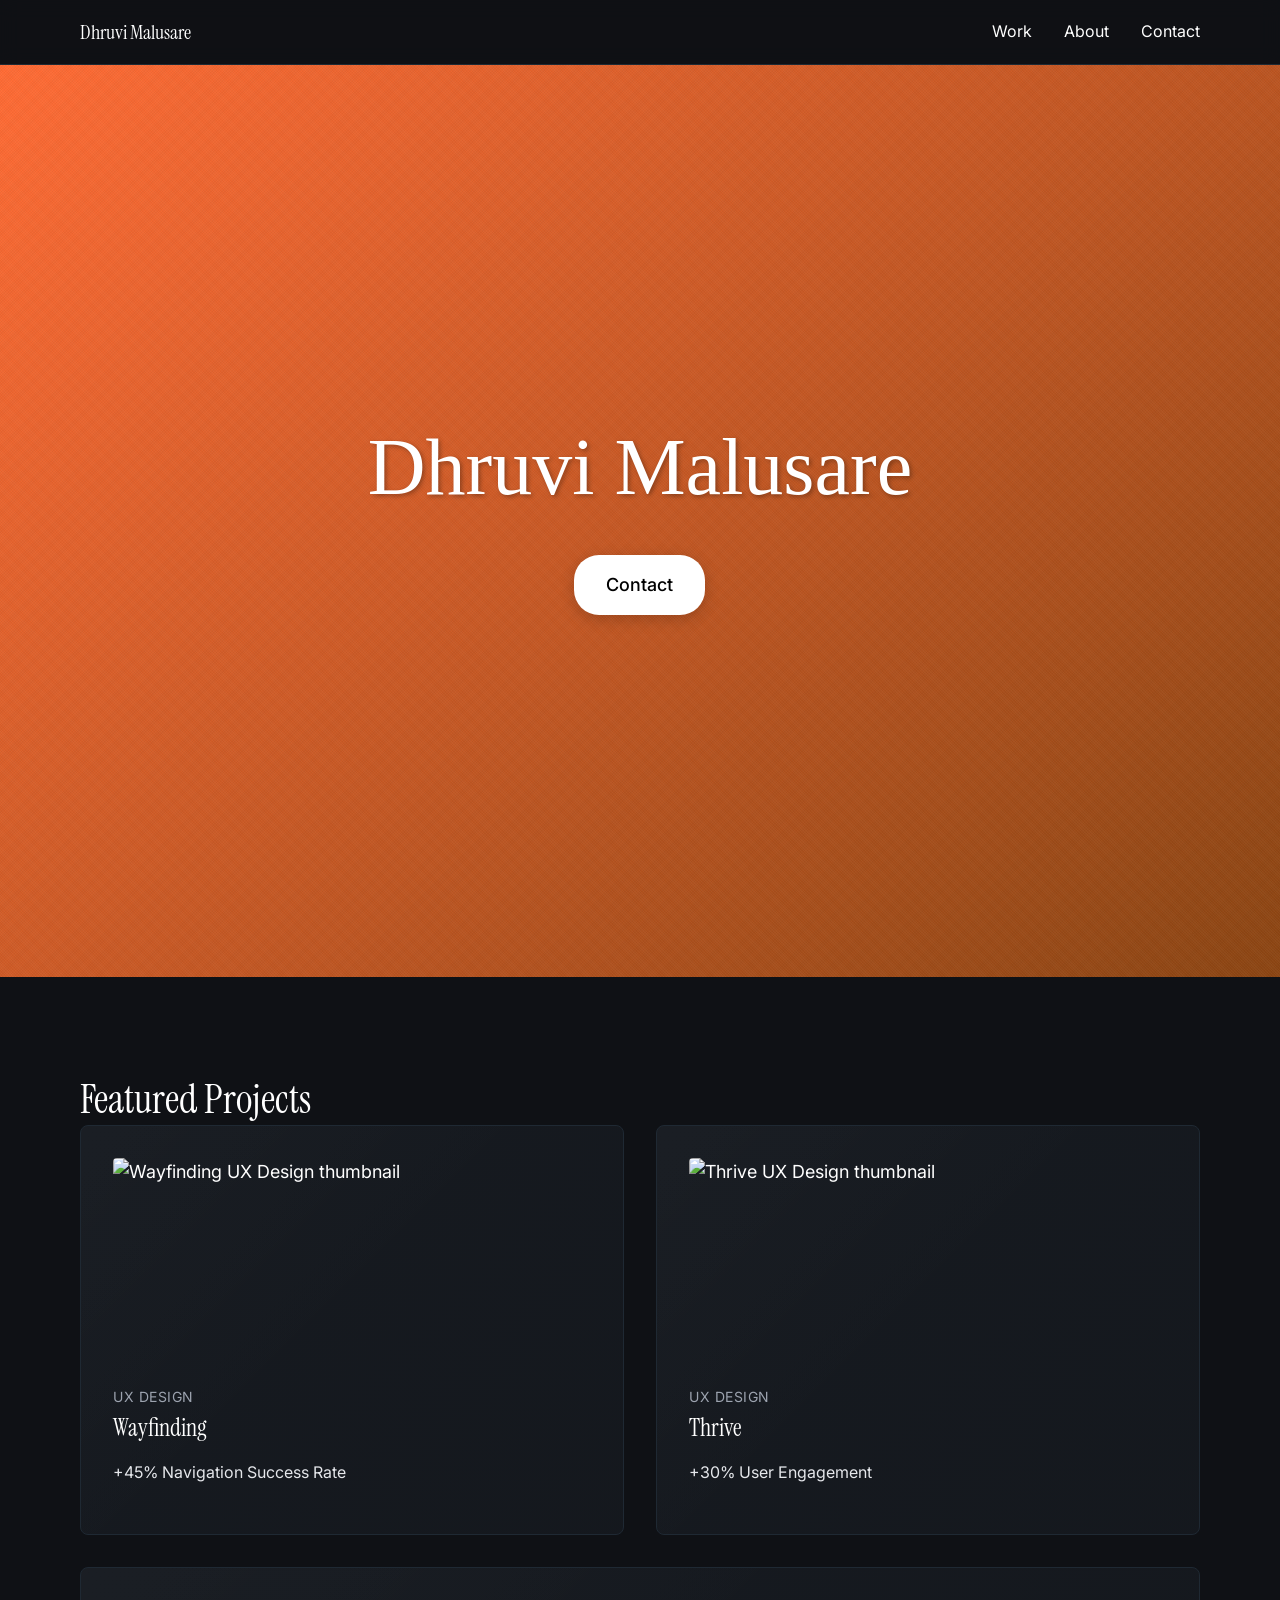
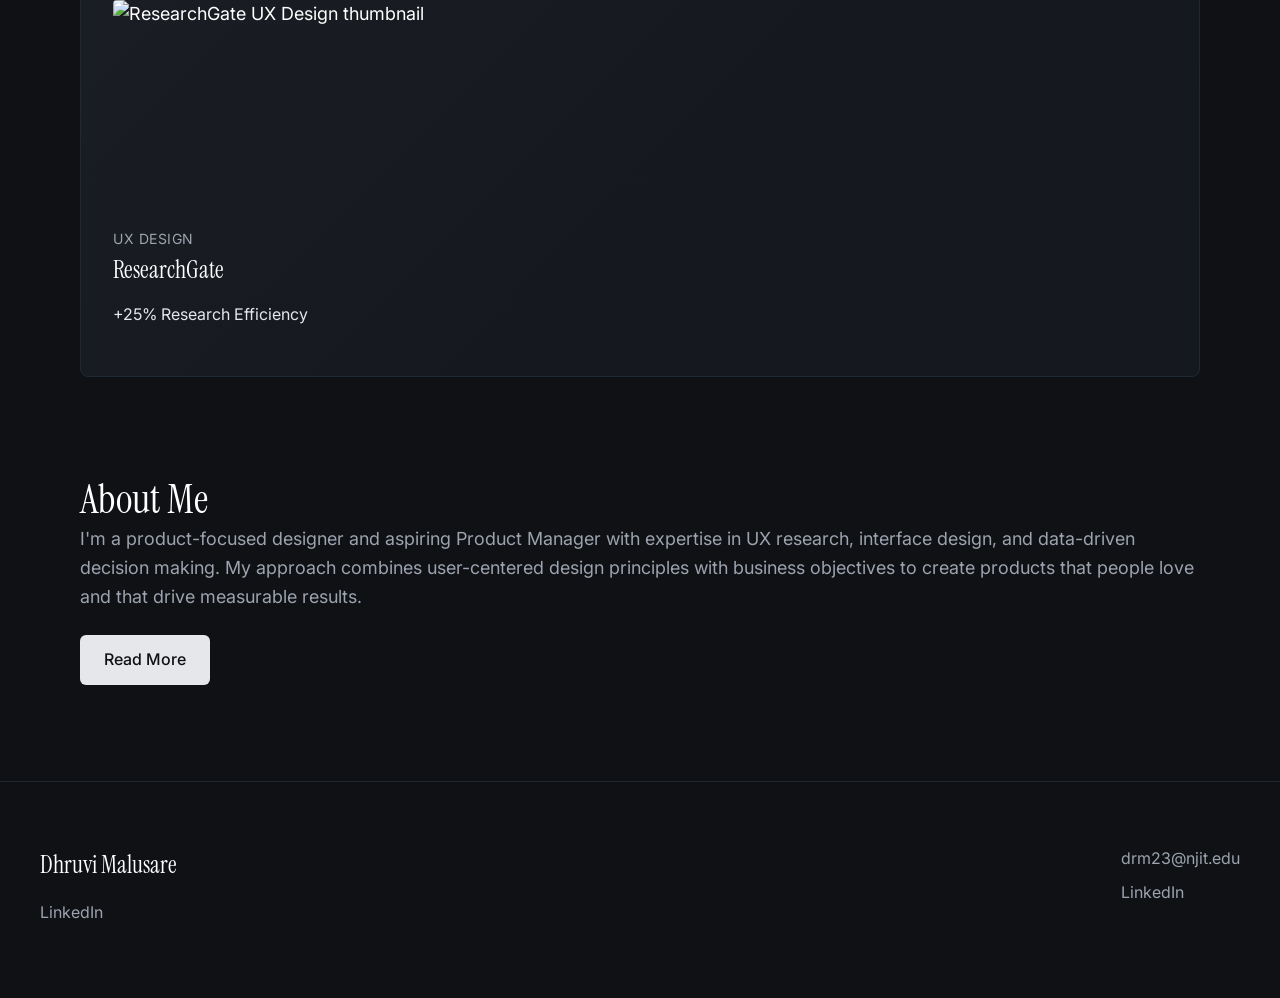
==== commit 63a6fcc1: "minor enhancement 1.1" ====
--- a/index.html
+++ b/index.html
@@ -22,9 +22,8 @@
     <!-- Hero Section -->
     <section class="hero">
       <div class="container">
-        <h1>Dhruvi Malusare</h1>
-        <p>I'm an aspiring Product Manager with a background in User Experience Design, Product Design, 3D Design & Animation and a strong interest in Data Analytics</p>
-        <a href="work.html" class="button button-black">View Work</a>
+        <h1 class="hero-name">Dhruvi Malusare</h1>
+        <a href="contact.html" class="button button-white">Contact</a>
       </div>
     </section>
 
--- a/assets/css/styles.css
+++ b/assets/css/styles.css
@@ -233,24 +233,62 @@
   color: var(--color-background);
 }
 
+.button-white {
+  background: #FFFFFF;
+  color: #000000;
+  border: none;
+  border-radius: 25px;
+  padding: 16px 32px;
+  font-weight: 500;
+  font-size: 18px;
+  transition: all 0.3s ease;
+  box-shadow: 0 4px 15px rgba(0,0,0,0.2);
+}
+
+.button-white:hover {
+  transform: translateY(-2px);
+  box-shadow: 0 6px 20px rgba(0,0,0,0.3);
+}
+
 /* Hero section per Sprint 10 spec */
 .hero {
   min-height: 80vh;
-  background: linear-gradient(180deg, #0F1115 0%, #12151B 100%);
+  background: linear-gradient(135deg, #FF6B35 0%, #8B4513 100%);
+  position: relative;
   display: flex;
   align-items: center;
+  justify-content: center;
+  text-align: center;
   padding: 96px 0;
 }
 
-.hero h1 {
-  margin-bottom: 24px;
-}
-
-.hero p {
-  font-size: 20px;
-  color: var(--color-text-secondary);
+.hero::before {
+  content: '';
+  position: absolute;
+  top: 0;
+  left: 0;
+  right: 0;
+  bottom: 0;
+  background-image: 
+    repeating-linear-gradient(45deg, transparent, transparent 1px, rgba(255,255,255,.03) 1px, rgba(255,255,255,.03) 2px),
+    repeating-linear-gradient(-45deg, transparent, transparent 1px, rgba(0,0,0,.03) 1px, rgba(0,0,0,.03) 2px);
+  pointer-events: none;
+  z-index: 1;
+}
+
+.hero .container {
+  position: relative;
+  z-index: 2;
+}
+
+.hero-name {
+  font-family: 'Brush Script MT', cursive;
+  font-size: 80px;
+  font-weight: 400;
+  color: #FFFFFF;
   margin-bottom: 48px;
-  max-width: 600px;
+  text-shadow: 2px 2px 4px rgba(0,0,0,0.3);
+  line-height: 1;
 }
 
 /* Credibility strip */
@@ -288,13 +326,26 @@
 
 .project-card {
   flex: 1 1 calc(33.333% - 32px);
-  background: var(--color-surface);
+  background: linear-gradient(135deg, var(--color-surface) 0%, rgba(22, 26, 32, 0.8) 100%);
   border: 1px solid var(--color-border);
   border-radius: 8px;
   text-decoration: none;
   color: var(--color-text-primary);
   padding: 32px;
   transition: all 0.2s;
+  position: relative;
+  overflow: hidden;
+}
+
+.project-card::before {
+  content: '';
+  position: absolute;
+  top: 0;
+  left: 0;
+  right: 0;
+  bottom: 0;
+  background: linear-gradient(135deg, rgba(255,255,255,0.02) 0%, transparent 50%);
+  pointer-events: none;
 }
 
 .project-card:hover {
@@ -509,6 +560,10 @@
     font-size: 48px;
   }
   
+  .hero-name {
+    font-size: 60px;
+  }
+  
   .hero p {
     font-size: 18px;
   }
@@ -548,6 +603,10 @@
     font-size: 40px;
   }
   
+  .hero-name {
+    font-size: 48px;
+  }
+  
   .hero p {
     font-size: 16px;
   }
